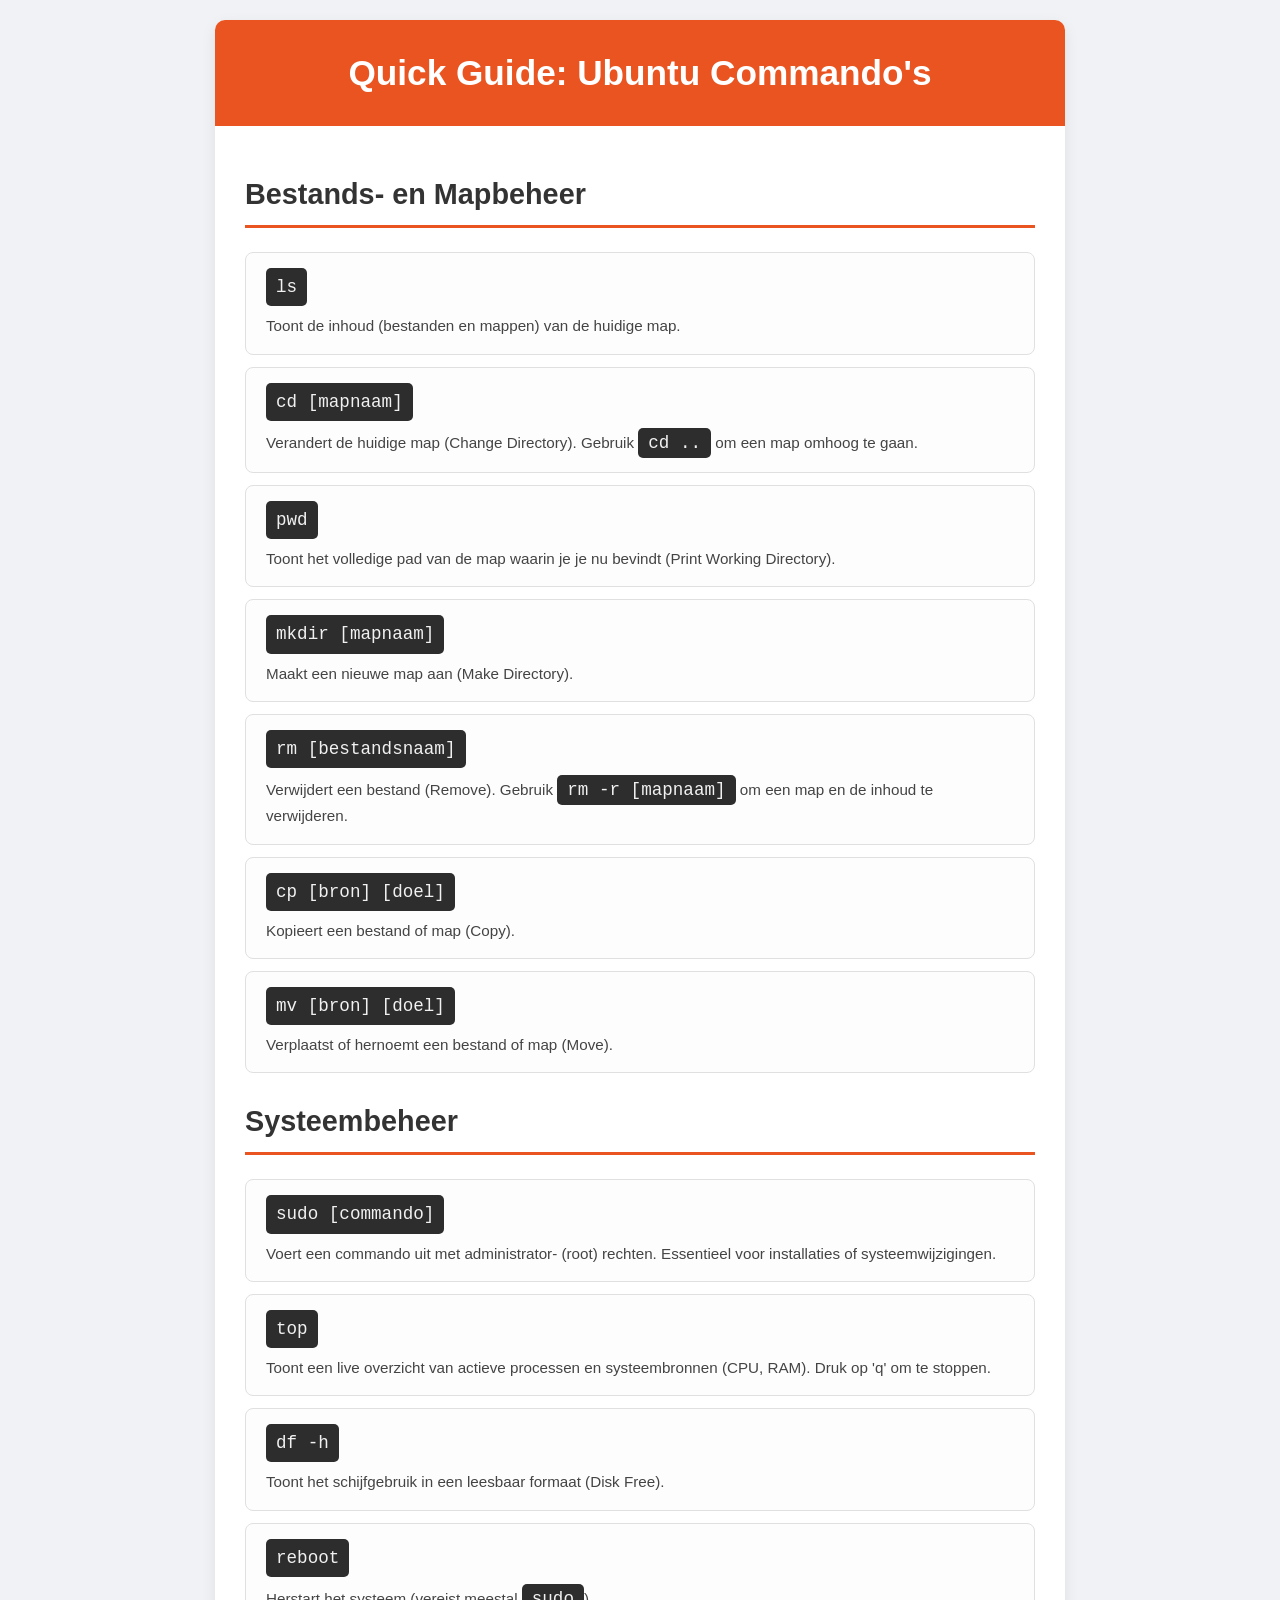
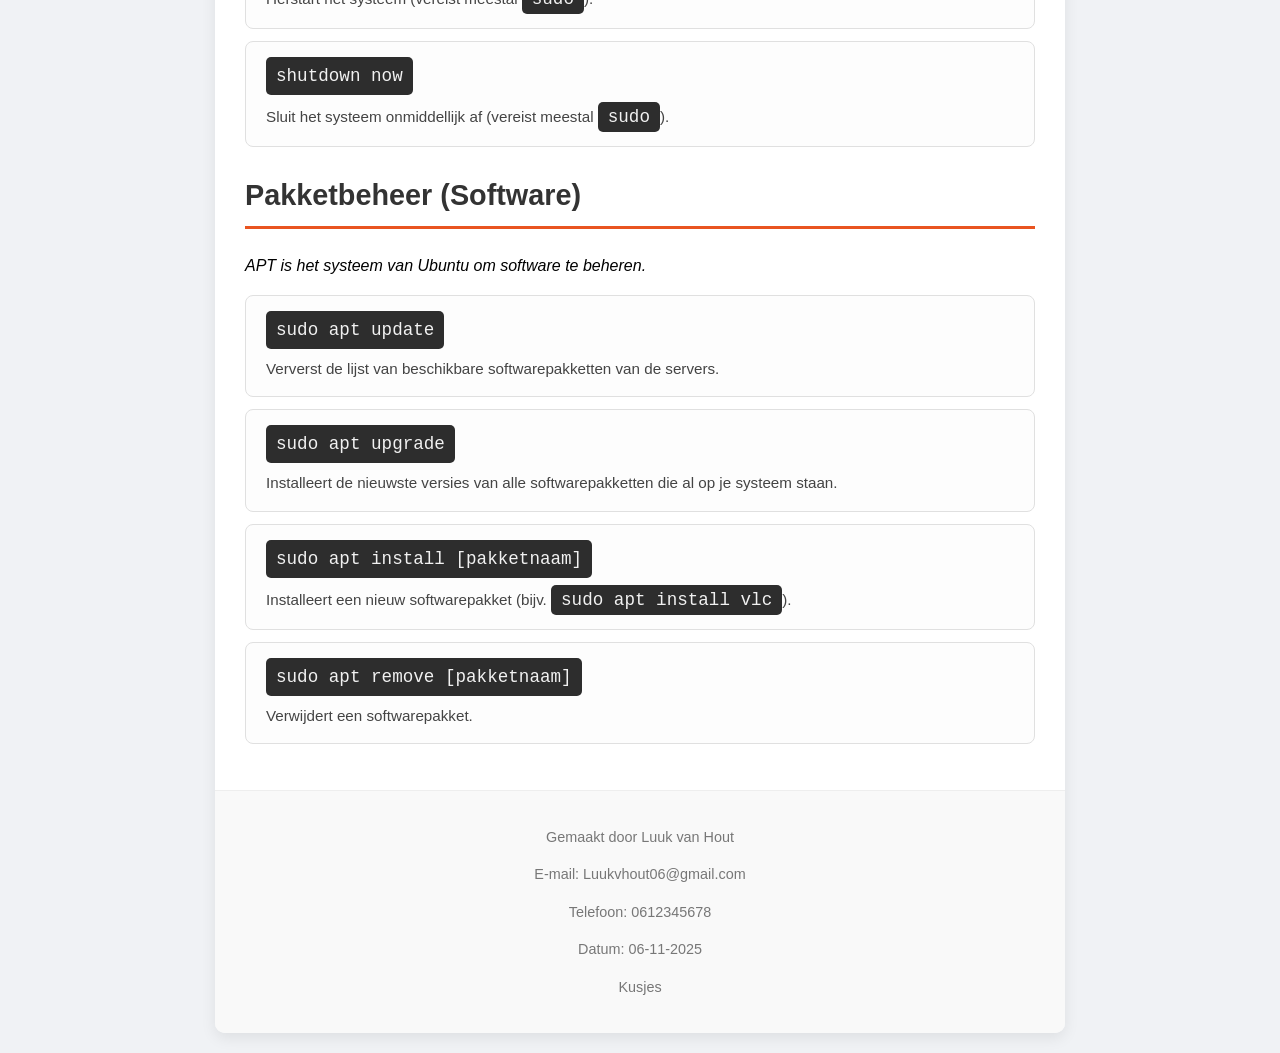
==== index.html @ fcdc3e02 "Rename Ubuntu.html to index.html" ====
<!DOCTYPE html>
<html lang="nl">

<head>
    <meta charset="UTF-8">
    <meta name="viewport" content="width=device-width, initial-scale=1.0">
    <title>Ubuntu Commando Gids</title>
    <link rel="stylesheet" href="style.css">
</head>

<body>

    <div class="container">
        <header>
            <h1>Quick Guide: Ubuntu Commando's</h1>
        </header>

        <main>
            <section class="commando-groep">
                <h2>Bestands- en Mapbeheer</h2>
                <ul>
                    <li>
                        <code>ls</code>
                        <span>Toont de inhoud (bestanden en mappen) van de huidige map.</span>
                    </li>
                    <li>
                        <code>cd [mapnaam]</code>
                        <span>Verandert de huidige map (Change Directory). Gebruik <code>cd ..</code> om een map omhoog
                            te gaan.</span>
                    </li>
                    <li>
                        <code>pwd</code>
                        <span>Toont het volledige pad van de map waarin je je nu bevindt (Print Working
                            Directory).</span>
                    </li>
                    <li>
                        <code>mkdir [mapnaam]</code>
                        <span>Maakt een nieuwe map aan (Make Directory).</span>
                    </li>
                    <li>
                        <code>rm [bestandsnaam]</code>
                        <span>Verwijdert een bestand (Remove). Gebruik <code>rm -r [mapnaam]</code> om een map en de
                            inhoud te verwijderen.</span>
                    </li>
                    <li>
                        <code>cp [bron] [doel]</code>
                        <span>Kopieert een bestand of map (Copy).</span>
                    </li>
                    <li>
                        <code>mv [bron] [doel]</code>
                        <span>Verplaatst of hernoemt een bestand of map (Move).</span>
                    </li>
                </ul>
            </section>

            <section class="commando-groep">
                <h2>Systeembeheer</h2>
                <ul>
                    <li>
                        <code>sudo [commando]</code>
                        <span>Voert een commando uit met administrator- (root) rechten. Essentieel voor installaties of
                            systeemwijzigingen.</span>
                    </li>
                    <li>
                        <code>top</code>
                        <span>Toont een live overzicht van actieve processen en systeembronnen (CPU, RAM). Druk op 'q'
                            om te stoppen.</span>
                    </li>
                    <li>
                        <code>df -h</code>
                        <span>Toont het schijfgebruik in een leesbaar formaat (Disk Free).</span>
                    </li>
                    <li>
                        <code>reboot</code>
                        <span>Herstart het systeem (vereist meestal <code>sudo</code>).</span>
                    </li>
                    <li>
                        <code>shutdown now</code>
                        <span>Sluit het systeem onmiddellijk af (vereist meestal <code>sudo</code>).</span>
                    </li>
                </ul>
            </section>

            <section class="commando-groep">
                <h2>Pakketbeheer (Software)</h2>
                <p>APT is het systeem van Ubuntu om software te beheren.</p>
                <ul>
                    <li>
                        <code>sudo apt update</code>
                        <span>Ververst de lijst van beschikbare softwarepakketten van de servers.</span>
                    </li>
                    <li>
                        <code>sudo apt upgrade</code>
                        <span>Installeert de nieuwste versies van alle softwarepakketten die al op je systeem
                            staan.</span>
                    </li>
                    <li>
                        <code>sudo apt install [pakketnaam]</code>
                        <span>Installeert een nieuw softwarepakket (bijv. <code>sudo apt install vlc</code>).</span>
                    </li>
                    <li>
                        <code>sudo apt remove [pakketnaam]</code>
                        <span>Verwijdert een softwarepakket.</span>
                    </li>
                </ul>
            </section>
        </main>

        <footer>
            <p>Gemaakt door Luuk van Hout</p>
            <p>E-mail: Luukvhout06@gmail.com</p>
            <p>Telefoon: 0612345678</p>
            <p>Datum: 06-11-2025</p>
            <p>Kusjes</p>
        </footer>
    </div>

</body>

</html>
---- style.css ----
/* Algemene stijlen */
body {
    font-family: -apple-system, BlinkMacSystemFont, "Segoe UI", Roboto, Helvetica, Arial, sans-serif;
    background-color: #f0f2f5;
    color: #333;
    line-height: 1.6;
    margin: 0;
    padding: 20px;
}

/* Container voor de inhoud */
.container {
    max-width: 850px;
    margin: 0 auto;
    background-color: #ffffff;
    border-radius: 10px;
    box-shadow: 0 5px 15px rgba(0, 0, 0, 0.08);
    overflow: hidden; 
}

/* Header styling */
header {
    background-color: #E95420; 
    color: rgb(255, 255, 255);
    padding: 25px 30px;
    text-align: center;
}

header h1 {
    margin: 0;
    font-size: 2.2rem;
    font-weight: 600;
}

/* Hoofdinhoud */
main {
    padding: 20px 30px 30px 30px;
}

.commando-groep h2 {
    font-family: 'Ubuntu', sans-serif; 
    color: #333;
    border-bottom: 3px solid #E95420; 
    padding-bottom: 8px;
    margin-top: 25px;
    font-size: 1.8rem;
}

.commando-groep p {
    font-style: italic;
    color: #000000;
    margin-bottom: 15px;
}

/* Lijst-styling */
ul {
    list-style-type: none;
    padding-left: 0;
}

ul li {
    background-color: #fdfdfd;
    border: 1px solid #e0e0e0;
    padding: 15px 20px;
    margin-bottom: 12px;
    border-radius: 8px;
    
    
    display: flex;
    flex-direction: column; 
    gap: 8px;
}

/* Styling voor het commando zelf */
code {
    font-family: "SFMono-Regular", Consolas, "Liberation Mono", Menlo, Courier, monospace;
    background-color: #2d2d2d; 
    color: #f1f1f1; 
    padding: 5px 10px;
    border-radius: 5px;
    font-size: 1.1rem;
    white-space: nowrap; 
    align-self: flex-start; 
}

ul li span {
    color: #444;
    font-size: 0.95rem;
}

/* Footer */
footer {
    text-align: center;
    padding: 20px;
    background-color: #f9f9f9;
    border-top: 1px solid #eee;
    color: #777;
    font-size: 0.9rem;
}
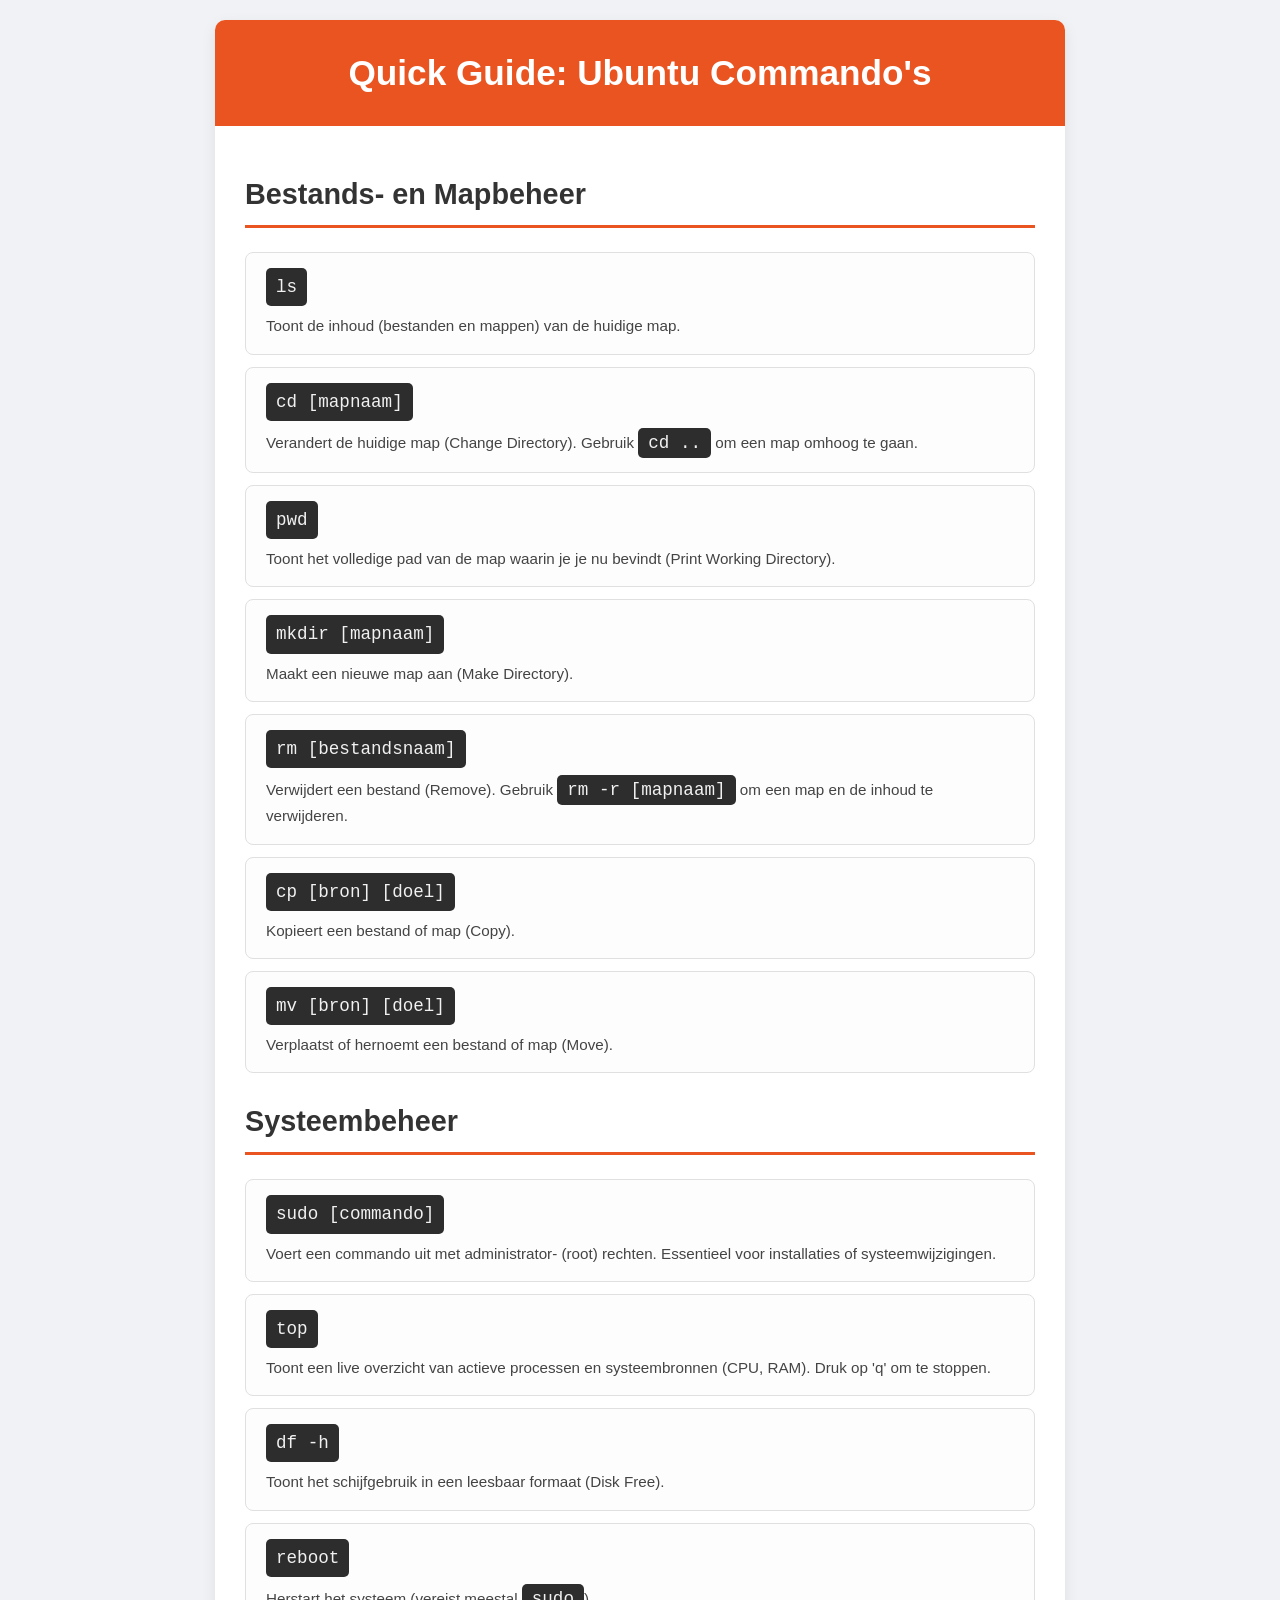
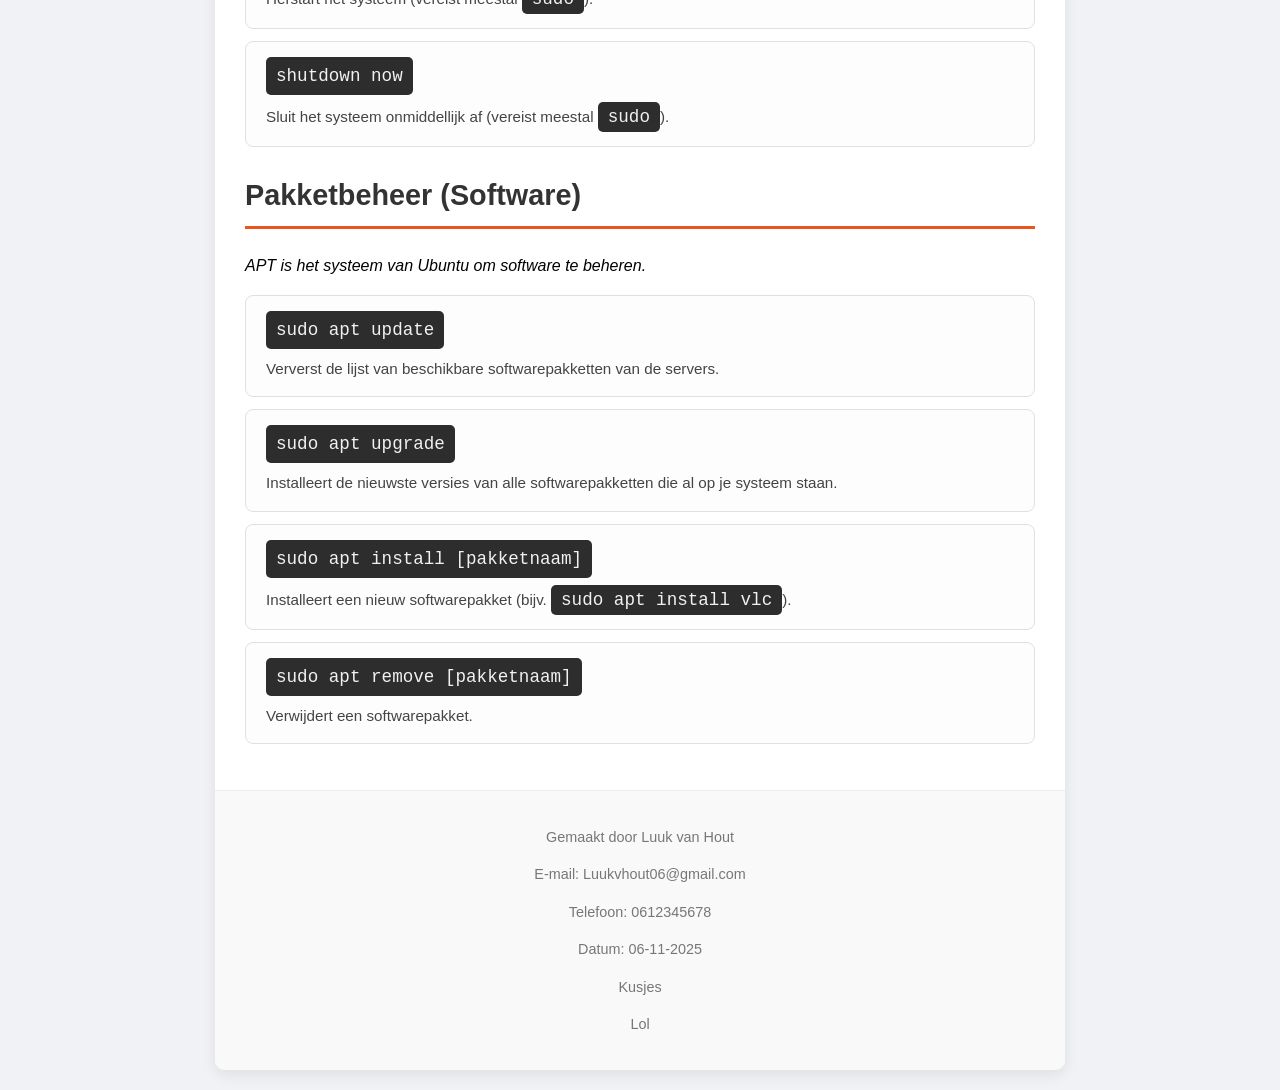
==== commit 1db32c5e: "Add 'Lol' paragraph to footer in index.html" ====
--- a/index.html
+++ b/index.html
@@ -112,6 +112,7 @@
             <p>Telefoon: 0612345678</p>
             <p>Datum: 06-11-2025</p>
             <p>Kusjes</p>
+            <p>Lol</p>
         </footer>
     </div>
 
